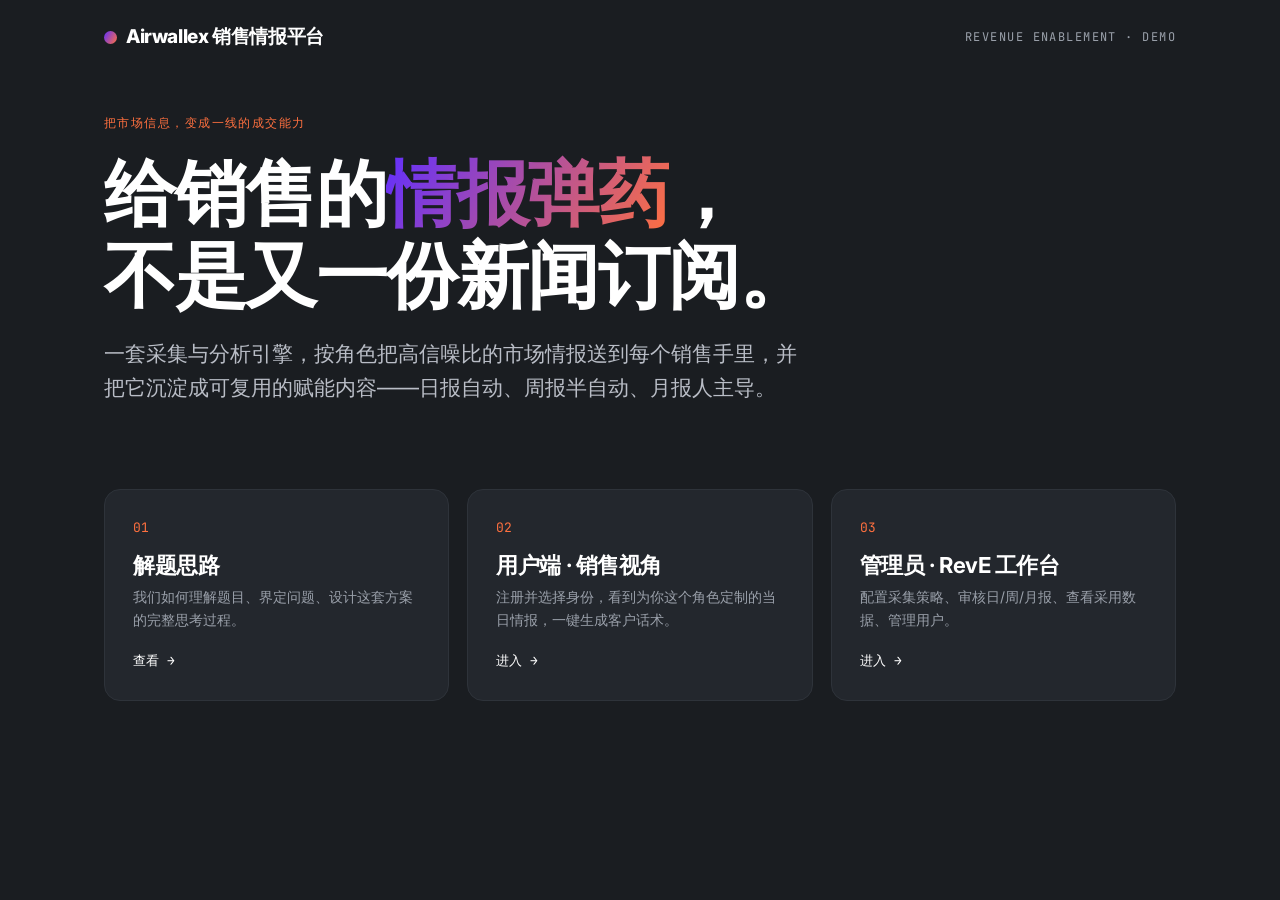
==== web/index.html @ 9f25d69a "init: Airwallex 销售情报平台 demo（方案 + 前端四页 + 样例） Co-Authored-By: Claude Opus 4.8 <noreply@anthropic.com>" ====
<!DOCTYPE html>
<html lang="zh-CN">
<head>
<meta charset="UTF-8">
<meta name="viewport" content="width=device-width,initial-scale=1">
<title>Airwallex 销售情报平台</title>
<link rel="preconnect" href="https://fonts.googleapis.com">
<link href="https://fonts.googleapis.com/css2?family=Inter:wght@400;500;600;700;800&family=JetBrains+Mono:wght@400;600&display=swap" rel="stylesheet">
<link rel="stylesheet" href="assets/style.css">
</head>
<body>
<div class="hub">
  <div class="wrap">
    <div class="topbar">
      <div class="wordmark"><span class="dot"></span>Airwallex 销售情报平台</div>
      <div class="eyebrow" style="color:#9AA0AA">Revenue Enablement · Demo</div>
    </div>

    <div class="hub-hero">
      <div class="eyebrow" style="color:#FF703F;margin-bottom:18px">把市场信息，变成一线的成交能力</div>
      <h1>给销售的<span class="grad-text">情报弹药</span>，<br>不是又一份新闻订阅。</h1>
      <p class="lead">一套采集与分析引擎，按角色把高信噪比的市场情报送到每个销售手里，并把它沉淀成可复用的赋能内容——日报自动、周报半自动、月报人主导。</p>
    </div>

    <div class="entry-grid">
      <a class="entry" href="solution.html">
        <div class="num">01</div>
        <h3>解题思路</h3>
        <p>我们如何理解题目、界定问题、设计这套方案的完整思考过程。</p>
        <div class="go">查看 →</div>
      </a>
      <a class="entry" href="app.html">
        <div class="num">02</div>
        <h3>用户端 · 销售视角</h3>
        <p>注册并选择身份，看到为你这个角色定制的当日情报，一键生成客户话术。</p>
        <div class="go">进入 →</div>
      </a>
      <a class="entry" href="admin.html">
        <div class="num">03</div>
        <h3>管理员 · RevE 工作台</h3>
        <p>配置采集策略、审核日/周/月报、查看采用数据、管理用户。</p>
        <div class="go">进入 →</div>
      </a>
    </div>
  </div>
</div>
</body>
</html>
---- web/assets/style.css ----
/* ===== Airwallex 销售情报平台 · 设计系统 =====
   品牌色：Shark #1A1D21 / Violet #612FFF / Orange #FF703F / White
   签名：紫→橙渐变 */

:root{
  --shark:#1A1D21;
  --ink:#1A1D21;
  --violet:#612FFF;
  --orange:#FF703F;
  --grad:linear-gradient(120deg,#612FFF 0%,#FF703F 100%);
  --grad-soft:linear-gradient(120deg,rgba(97,47,255,.10),rgba(255,112,63,.10));
  --paper:#FAFAFB;
  --card:#FFFFFF;
  --line:#E8E8ED;
  --muted:#6B7280;
  --muted-2:#9AA0AA;
  --ok:#1FA971;
  --radius:16px;
  --radius-sm:10px;
  --maxw:1120px;
  --shadow:0 1px 2px rgba(26,29,33,.04),0 8px 28px rgba(26,29,33,.06);
  --font:'Inter',-apple-system,BlinkMacSystemFont,'Segoe UI','PingFang SC','Microsoft YaHei',sans-serif;
  --mono:'JetBrains Mono','SFMono-Regular',Menlo,Consolas,monospace;
}

*{box-sizing:border-box}
html{scroll-behavior:smooth}
body{
  margin:0;font-family:var(--font);color:var(--ink);
  background:var(--paper);line-height:1.6;
  -webkit-font-smoothing:antialiased;
}
a{color:inherit;text-decoration:none}
h1,h2,h3,h4{margin:0;line-height:1.15;letter-spacing:-.02em;font-weight:700}
p{margin:0 0 1em}
img{max-width:100%}

.wrap{max-width:var(--maxw);margin:0 auto;padding:0 24px}
.eyebrow{font-family:var(--mono);font-size:12px;letter-spacing:.12em;text-transform:uppercase;color:var(--muted)}
.grad-text{background:var(--grad);-webkit-background-clip:text;background-clip:text;color:transparent}
.muted{color:var(--muted)}

/* ---- buttons ---- */
.btn{display:inline-flex;align-items:center;gap:8px;font-family:var(--font);font-weight:600;
  font-size:15px;padding:12px 20px;border-radius:999px;border:0;cursor:pointer;transition:.18s ease;
  background:var(--shark);color:#fff}
.btn:hover{transform:translateY(-1px)}
.btn:focus-visible{outline:2px solid var(--violet);outline-offset:2px}
.btn-grad{background:var(--grad);color:#fff}
.btn-ghost{background:transparent;color:var(--ink);border:1px solid var(--line)}
.btn-sm{padding:8px 14px;font-size:13px}

/* ---- tags / badges ---- */
.chip{display:inline-flex;align-items:center;gap:6px;font-family:var(--mono);font-size:11px;
  letter-spacing:.04em;padding:4px 10px;border-radius:999px;background:#F1F1F4;color:var(--muted);white-space:nowrap}
.chip.cat-竞品{background:rgba(255,112,63,.12);color:#C7491C}
.chip.cat-监管{background:rgba(97,47,255,.12);color:#4A1FCC}
.chip.cat-汇率{background:rgba(31,169,113,.12);color:#137A50}
.chip.cat-行业{background:rgba(26,29,33,.07);color:#1A1D21}
.chip.cat-客户{background:rgba(255,112,63,.12);color:#C7491C}
.chip.cat-我方{background:rgba(97,47,255,.12);color:#4A1FCC}
.badge-role{font-family:var(--mono);font-size:11px;font-weight:600;padding:3px 8px;border-radius:6px;
  border:1px solid var(--line);color:var(--muted)}
.signal-hot{color:var(--orange);font-weight:700}

/* ---- cards ---- */
.card{background:var(--card);border:1px solid var(--line);border-radius:var(--radius);box-shadow:var(--shadow)}

/* ========== HUB (index) ========== */
.hub{background:var(--shark);color:#fff;min-height:100vh;display:flex;flex-direction:column}
.hub .topbar{display:flex;align-items:center;justify-content:space-between;padding:22px 0}
.wordmark{font-weight:800;font-size:19px;letter-spacing:-.02em;display:flex;align-items:center;gap:9px}
.wordmark .dot{width:13px;height:13px;border-radius:50%;background:var(--grad)}
.hub-hero{flex:1;display:flex;flex-direction:column;justify-content:center;padding:40px 0 24px}
.hub-hero h1{font-size:clamp(38px,6vw,72px);font-weight:800;max-width:16ch}
.hub-hero .lead{font-size:clamp(17px,2vw,21px);color:#B9BDC6;max-width:54ch;margin-top:20px}
.entry-grid{display:grid;grid-template-columns:repeat(3,1fr);gap:18px;padding:40px 0 60px}
.entry{position:relative;display:block;padding:28px;border-radius:var(--radius);
  background:#23272D;border:1px solid #2E333A;transition:.2s ease;overflow:hidden}
.entry:hover{transform:translateY(-3px);border-color:#3a4049}
.entry:focus-visible{outline:2px solid var(--violet);outline-offset:2px}
.entry .num{font-family:var(--mono);font-size:13px;color:var(--orange)}
.entry h3{font-size:22px;margin:14px 0 8px}
.entry p{color:#9AA0AA;font-size:14px;margin:0 0 20px}
.entry .go{font-family:var(--mono);font-size:13px;color:#fff}
.entry::after{content:"";position:absolute;left:0;bottom:0;height:3px;width:100%;background:var(--grad);
  transform:scaleX(0);transform-origin:left;transition:transform .25s ease}
.entry:hover::after{transform:scaleX(1)}

/* ========== shared light page header ========== */
.pagehead{background:#fff;border-bottom:1px solid var(--line);position:sticky;top:0;z-index:20}
.pagehead .row{display:flex;align-items:center;justify-content:space-between;padding:16px 0}
.pagehead .wordmark{color:var(--ink)}
.back{font-family:var(--mono);font-size:13px;color:var(--muted)}

/* ========== solution page ========== */
.sol-hero{padding:64px 0 36px}
.sol-hero h1{font-size:clamp(32px,5vw,56px);max-width:18ch}
.sol-hero .lead{font-size:19px;color:var(--muted);max-width:60ch;margin-top:18px}
.sol-layout{display:grid;grid-template-columns:220px 1fr;gap:48px;padding:24px 0 80px;align-items:start}
.sol-toc{position:sticky;top:88px;font-size:14px}
.sol-toc a{display:block;padding:7px 0;color:var(--muted);border-left:2px solid var(--line);padding-left:14px}
.sol-toc a:hover{color:var(--ink);border-color:var(--violet)}
.sol-body section{margin-bottom:48px}
.sol-body h2{font-size:26px;margin-bottom:14px;display:flex;align-items:baseline;gap:12px}
.sol-body h2 .s-no{font-family:var(--mono);font-size:14px;color:var(--orange)}
.sol-body p{color:#33373E;max-width:68ch}
.sol-body .callout{background:var(--grad-soft);border-radius:var(--radius);padding:20px 22px;border:1px solid var(--line)}
.cadence-table{width:100%;border-collapse:collapse;margin-top:8px;font-size:14px}
.cadence-table th,.cadence-table td{text-align:left;padding:11px 12px;border-bottom:1px solid var(--line)}
.cadence-table th{font-family:var(--mono);font-size:12px;color:var(--muted);font-weight:600}

/* ========== app (user) ========== */
.app-bg{min-height:100vh;background:var(--paper)}
.auth-wrap{max-width:440px;margin:8vh auto;padding:0 24px}
.auth-card{padding:34px}
.auth-card h1{font-size:28px;margin-bottom:6px}
.auth-card .sub{color:var(--muted);margin-bottom:26px}
.field{margin-bottom:18px}
.field label{display:block;font-size:13px;font-weight:600;margin-bottom:7px}
.field input,.field select{width:100%;padding:12px 14px;border:1px solid var(--line);border-radius:var(--radius-sm);
  font-family:var(--font);font-size:15px;background:#fff}
.field input:focus,.field select:focus{outline:2px solid var(--violet);outline-offset:0;border-color:var(--violet)}
.role-opts{display:grid;grid-template-columns:1fr 1fr;gap:10px}
.role-opt{border:1px solid var(--line);border-radius:var(--radius-sm);padding:14px;cursor:pointer;transition:.15s}
.role-opt:hover{border-color:var(--violet)}
.role-opt.sel{border-color:var(--violet);background:var(--grad-soft)}
.role-opt strong{display:block;font-size:15px}
.role-opt span{font-size:12px;color:var(--muted)}

.report-top{padding:30px 0 10px;display:flex;align-items:flex-end;justify-content:space-between;flex-wrap:wrap;gap:12px}
.report-top h1{font-size:30px}
.report-top .who{font-size:14px;color:var(--muted)}
.report-meta{font-family:var(--mono);font-size:12px;color:var(--muted);margin-top:4px}
.tabs{display:flex;gap:8px;padding:14px 0 24px}
.tab{font-family:var(--mono);font-size:13px;padding:8px 16px;border-radius:999px;border:1px solid var(--line);
  background:#fff;cursor:pointer;color:var(--muted)}
.tab.on{background:var(--shark);color:#fff;border-color:var(--shark)}

.intel{padding:22px 24px;margin-bottom:14px}
.intel .meta{display:flex;align-items:center;gap:8px;flex-wrap:wrap;margin-bottom:10px}
.intel h3{font-size:18px;margin-bottom:10px}
.intel .line{font-size:14.5px;color:#33373E;margin-bottom:6px}
.intel .line b{color:var(--ink)}
.intel .foot{display:flex;align-items:center;justify-content:space-between;margin-top:14px;gap:12px;flex-wrap:wrap}
.intel .src{font-family:var(--mono);font-size:11px;color:var(--muted-2)}
.denoise{padding:18px 22px;border:1px dashed var(--line);border-radius:var(--radius);background:#fff;color:var(--muted);font-size:13.5px;margin-bottom:40px}
.denoise b{color:var(--ink)}

/* modal */
.modal-bg{position:fixed;inset:0;background:rgba(26,29,33,.5);display:none;align-items:center;justify-content:center;z-index:50;padding:24px}
.modal-bg.show{display:flex}
.modal{background:#fff;border-radius:var(--radius);max-width:560px;width:100%;padding:28px;box-shadow:var(--shadow)}
.modal h3{font-size:20px;margin-bottom:6px}
.modal .pitch{white-space:pre-wrap;background:var(--paper);border:1px solid var(--line);border-radius:var(--radius-sm);
  padding:16px;font-size:14px;margin:14px 0;line-height:1.7}
.modal-x{float:right;cursor:pointer;color:var(--muted);font-size:20px;border:0;background:none}

/* ========== admin ========== */
.admin{display:grid;grid-template-columns:248px 1fr;min-height:100vh}
.side{background:var(--shark);color:#fff;padding:24px 16px;position:sticky;top:0;height:100vh}
.side .wordmark{color:#fff;margin:6px 8px 28px}
.side .nav-label{font-family:var(--mono);font-size:11px;color:#6B7280;padding:0 10px;margin:18px 0 8px;letter-spacing:.1em}
.navitem{display:flex;align-items:center;gap:10px;padding:11px 12px;border-radius:var(--radius-sm);
  color:#B9BDC6;cursor:pointer;font-size:14.5px;transition:.15s}
.navitem:hover{background:#23272D;color:#fff}
.navitem.on{background:var(--grad);color:#fff}
.main{padding:30px 36px;background:var(--paper)}
.main h1{font-size:26px;margin-bottom:4px}
.main .desc{color:var(--muted);margin-bottom:24px}
.panel{display:none}
.panel.on{display:block}

.grid-2{display:grid;grid-template-columns:1fr 1fr;gap:16px}
.grid-3{display:grid;grid-template-columns:repeat(3,1fr);gap:16px}
.tile{padding:22px}
.tile h4{font-size:16px;margin-bottom:4px}
.tile .hint{font-size:13px;color:var(--muted);margin-bottom:14px}
.kv{display:flex;justify-content:space-between;padding:9px 0;border-bottom:1px solid var(--line);font-size:14px}
.kv:last-child{border-bottom:0}
.kv .k{color:var(--muted)}
.stat{padding:22px}
.stat .n{font-size:34px;font-weight:800;letter-spacing:-.03em}
.stat .n.grad{background:var(--grad);-webkit-background-clip:text;background-clip:text;color:transparent}
.stat .l{font-size:13px;color:var(--muted)}
.sched-card{padding:22px;cursor:pointer;transition:.18s;position:relative}
.sched-card:hover{transform:translateY(-2px);border-color:var(--violet)}
.sched-card .when{font-family:var(--mono);font-size:13px;color:var(--ink);margin-top:8px}
.sched-card .when .lab{color:var(--muted)}
.statusline{font-family:var(--mono);font-size:11px;color:var(--ok);margin-top:12px}
.tbl{width:100%;border-collapse:collapse;font-size:14px}
.tbl th,.tbl td{text-align:left;padding:11px 12px;border-bottom:1px solid var(--line)}
.tbl th{font-family:var(--mono);font-size:11px;color:var(--muted);font-weight:600}
.draftrow{display:flex;align-items:center;justify-content:space-between;padding:14px 18px;border:1px solid var(--line);
  border-radius:var(--radius-sm);margin-bottom:10px;background:#fff}
.pill{font-family:var(--mono);font-size:11px;padding:3px 9px;border-radius:999px}
.pill.draft{background:rgba(255,112,63,.12);color:#C7491C}
.pill.live{background:rgba(31,169,113,.12);color:#137A50}

/* ========== responsive ========== */
@media (max-width:860px){
  .entry-grid{grid-template-columns:1fr}
  .sol-layout{grid-template-columns:1fr}
  .sol-toc{display:none}
  .admin{grid-template-columns:1fr}
  .side{position:static;height:auto}
  .grid-2,.grid-3{grid-template-columns:1fr}
}
@media (prefers-reduced-motion:reduce){*{transition:none!important;scroll-behavior:auto}}
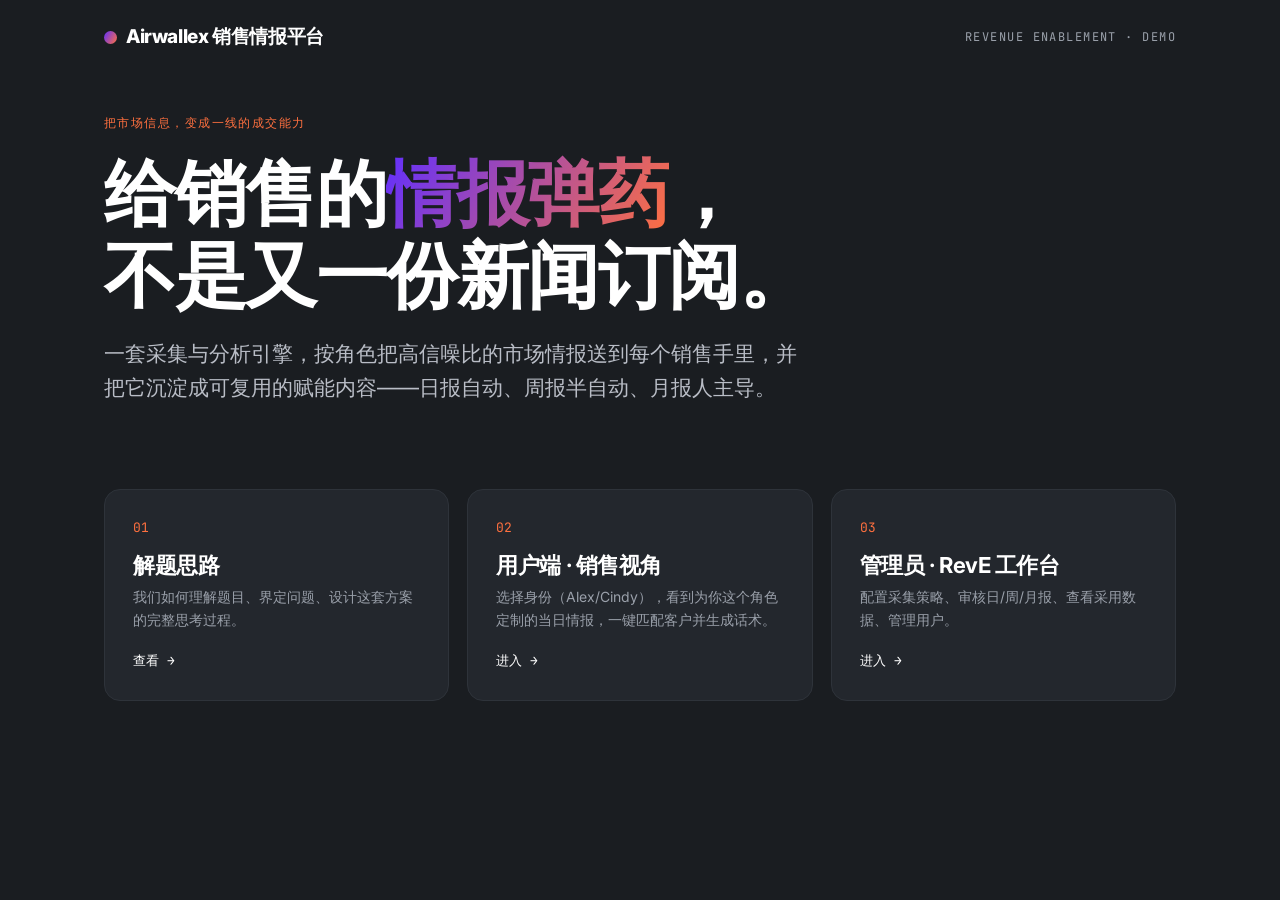
==== commit abe1e4d9: "chore: 清理过期内容 + 控制台数据统计接真实反馈 清理： - 删除孤儿 assets/data.js（前端已改用真实日报 JSON） - 删除过期 docs/架构图.drawio.xml（已被" ====
--- a/web/index.html
+++ b/web/index.html
@@ -32,7 +32,7 @@
       <a class="entry" href="app.html">
         <div class="num">02</div>
         <h3>用户端 · 销售视角</h3>
-        <p>注册并选择身份，看到为你这个角色定制的当日情报，一键生成客户话术。</p>
+        <p>选择身份（Alex/Cindy），看到为你这个角色定制的当日情报，一键匹配客户并生成话术。</p>
         <div class="go">进入 →</div>
       </a>
       <a class="entry" href="admin.html">
--- a/web/assets/style.css
+++ b/web/assets/style.css
@@ -128,6 +128,20 @@
 .role-opt strong{display:block;font-size:15px}
 .role-opt span{font-size:12px;color:var(--muted)}
 
+/* 两个固定用户：Alex(AE) / Cindy(AM) */
+.user-opts{display:flex;flex-direction:column;gap:12px;margin-top:6px}
+.user-opt{display:flex;align-items:center;gap:14px;border:1px solid var(--line);border-radius:var(--radius-sm);
+  padding:16px;cursor:pointer;transition:.15s}
+.user-opt:hover{border-color:var(--violet);background:var(--grad-soft)}
+.user-opt .ua{width:44px;height:44px;border-radius:50%;display:flex;align-items:center;justify-content:center;
+  font-weight:800;font-size:18px;color:#fff;flex:none}
+.user-opt .ua-ae{background:var(--violet)}
+.user-opt .ua-am{background:var(--orange)}
+.user-opt .ut{flex:1}
+.user-opt .ut strong{display:block;font-size:16px}
+.user-opt .ut span{font-size:12.5px;color:var(--muted)}
+.user-opt .ugo{color:var(--muted-2);font-size:18px}
+
 .report-top{padding:30px 0 10px;display:flex;align-items:flex-end;justify-content:space-between;flex-wrap:wrap;gap:12px}
 .report-top h1{font-size:30px}
 .report-top .who{font-size:14px;color:var(--muted)}
@@ -144,8 +158,66 @@
 .intel .line b{color:var(--ink)}
 .intel .foot{display:flex;align-items:center;justify-content:space-between;margin-top:14px;gap:12px;flex-wrap:wrap}
 .intel .src{font-family:var(--mono);font-size:11px;color:var(--muted-2)}
+.card-actions{display:flex;align-items:center;gap:8px}
+.fbgroup{display:inline-flex;gap:4px}
+.fb{border:1px solid var(--line);background:#fff;border-radius:999px;width:34px;height:30px;cursor:pointer;
+  font-size:14px;line-height:1;transition:.15s}
+.fb:hover{border-color:var(--violet);transform:translateY(-1px)}
+.fb-tip{font-family:var(--mono);font-size:11px;color:var(--ok)}
+/* 匹配客户弹窗里的客户卡 */
+.mcli{border:1px solid var(--line);border-radius:var(--radius-sm);padding:16px;margin-bottom:12px}
+.mcli-h{display:flex;align-items:center;gap:8px;margin-bottom:8px}
+.mcli-h strong{font-size:15px}
+.mcli .line{font-size:14px;color:#33373E;margin-bottom:5px}
+.mcli .btn-sm{margin-top:8px}
+.pitch-slot:not(:empty){margin-top:10px}
 .denoise{padding:18px 22px;border:1px dashed var(--line);border-radius:var(--radius);background:#fff;color:var(--muted);font-size:13.5px;margin-bottom:40px}
 .denoise b{color:var(--ink)}
+
+/* 分类色（完整名称，与 config CATEGORIES 对应）*/
+.chip.cat-竞品,.chip.cat-客户潜客{background:rgba(255,112,63,.12);color:#C7491C}
+.chip.cat-监管牌照,.chip.cat-我方生态{background:rgba(97,47,255,.12);color:#4A1FCC}
+.chip.cat-汇率宏观{background:rgba(31,169,113,.12);color:#137A50}
+.chip.cat-目标行业{background:rgba(26,29,33,.07);color:#1A1D21}
+
+/* ---- 日期选择器（前一天 / 日历下拉 / 后一天）---- */
+.datebar{position:relative;padding:14px 0 24px}
+.dayrow{display:flex;align-items:center;gap:10px}
+.daynav{font-family:var(--mono);font-size:13px;padding:9px 14px;border-radius:999px;
+  border:1px solid var(--line);background:#fff;cursor:pointer;color:var(--ink);transition:.15s;white-space:nowrap}
+.daynav:hover:not(:disabled){border-color:var(--violet);color:var(--violet)}
+.daynav:disabled{opacity:.4;cursor:not-allowed}
+.datebtn{display:inline-flex;align-items:center;gap:10px;font-family:var(--mono);font-size:14px;
+  padding:9px 16px;border-radius:999px;border:1px solid var(--line);background:#fff;cursor:pointer;color:var(--ink)}
+.datebtn:hover{border-color:var(--violet)}
+.datebtn .caret{color:var(--muted);transition:.2s}
+.datebar.open .datebtn .caret{transform:rotate(180deg)}
+.calpop{position:absolute;top:calc(100% - 8px);left:0;z-index:30;width:300px;background:#fff;
+  border:1px solid var(--line);border-radius:var(--radius);box-shadow:var(--shadow);padding:16px;display:none}
+.datebar.open .calpop{display:block}
+.cal-head{display:flex;align-items:center;justify-content:space-between;margin-bottom:12px}
+.cal-head .cal-title{font-weight:700;font-size:15px}
+.cal-nav{width:30px;height:30px;border-radius:8px;border:1px solid var(--line);background:#fff;cursor:pointer;
+  color:var(--ink);font-size:16px;line-height:1;display:flex;align-items:center;justify-content:center}
+.cal-nav:hover{border-color:var(--violet);color:var(--violet)}
+.cal-grid{display:grid;grid-template-columns:repeat(7,1fr);gap:4px}
+.cal-dow{font-family:var(--mono);font-size:11px;color:var(--muted-2);text-align:center;padding:4px 0}
+.cal-day{aspect-ratio:1;display:flex;flex-direction:column;align-items:center;justify-content:center;
+  font-size:13px;border-radius:8px;color:var(--muted-2);position:relative}
+.cal-day.has{color:var(--ink);cursor:pointer;font-weight:600}
+.cal-day.has:hover{background:var(--grad-soft)}
+.cal-day.has::after{content:"";position:absolute;bottom:5px;width:4px;height:4px;border-radius:50%;background:var(--violet)}
+.cal-day.sel{background:var(--grad);color:#fff}
+.cal-day.sel::after{background:#fff}
+.cal-day.today{outline:1px solid var(--line)}
+.cal-foot{font-size:12px;color:var(--muted);margin-top:12px;display:flex;align-items:center;gap:6px}
+.cal-foot .dot-legend{width:5px;height:5px;border-radius:50%;background:var(--violet);display:inline-block}
+.intel a{color:inherit}
+.intel a:hover{color:var(--violet)}
+.empty-day{padding:40px 24px;text-align:center;color:var(--muted);border:1px dashed var(--line);border-radius:var(--radius)}
+.loader{display:flex;flex-direction:column;align-items:center;justify-content:center;gap:14px;padding:80px 24px;color:var(--muted);font-size:13px}
+.spinner{width:34px;height:34px;border-radius:50%;border:3px solid var(--line);border-top-color:var(--violet);animation:spin .8s linear infinite}
+@keyframes spin{to{transform:rotate(360deg)}}
 
 /* modal */
 .modal-bg{position:fixed;inset:0;background:rgba(26,29,33,.5);display:none;align-items:center;justify-content:center;z-index:50;padding:24px}
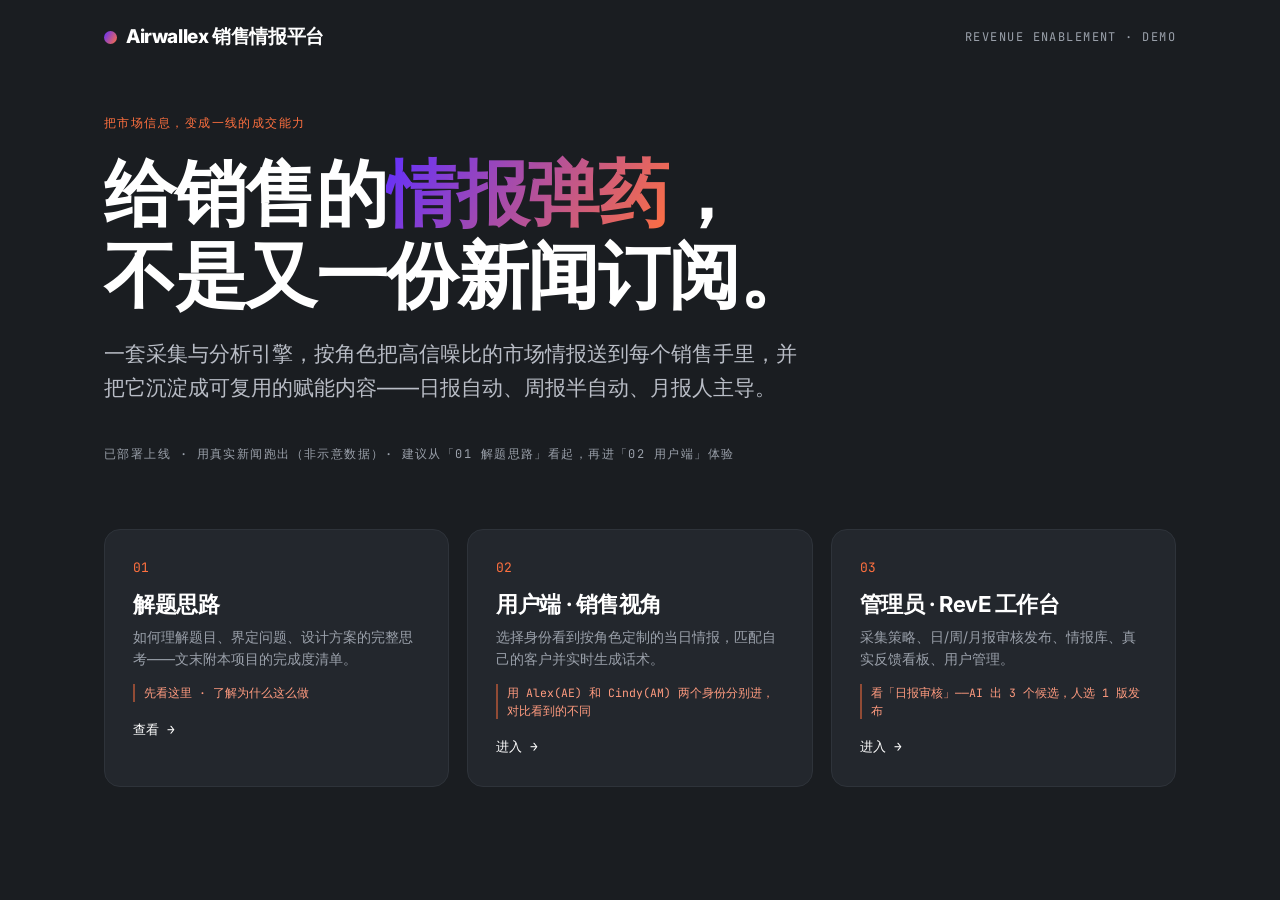
==== commit c4774cc1: "docs: 交卷视角更新首页/solution/README - 首页：每个入口加上手提示（用 Alex/Cindy 对比、日报多候选审核）+ 已上线/真实数据说明 - solution：新增「07 " ====
--- a/web/index.html
+++ b/web/index.html
@@ -20,25 +20,29 @@
       <div class="eyebrow" style="color:#FF703F;margin-bottom:18px">把市场信息，变成一线的成交能力</div>
       <h1>给销售的<span class="grad-text">情报弹药</span>，<br>不是又一份新闻订阅。</h1>
       <p class="lead">一套采集与分析引擎，按角色把高信噪比的市场情报送到每个销售手里，并把它沉淀成可复用的赋能内容——日报自动、周报半自动、月报人主导。</p>
+      <div class="eyebrow" style="margin-top:20px;color:#9AA0AA">已部署上线 · 用真实新闻跑出（非示意数据）· 建议从「01 解题思路」看起，再进「02 用户端」体验</div>
     </div>
 
     <div class="entry-grid">
       <a class="entry" href="solution.html">
         <div class="num">01</div>
         <h3>解题思路</h3>
-        <p>我们如何理解题目、界定问题、设计这套方案的完整思考过程。</p>
+        <p>如何理解题目、界定问题、设计方案的完整思考——文末附本项目的完成度清单。</p>
+        <div class="hint-line">先看这里 · 了解为什么这么做</div>
         <div class="go">查看 →</div>
       </a>
       <a class="entry" href="app.html">
         <div class="num">02</div>
         <h3>用户端 · 销售视角</h3>
-        <p>选择身份（Alex/Cindy），看到为你这个角色定制的当日情报，一键匹配客户并生成话术。</p>
+        <p>选择身份看到按角色定制的当日情报，匹配自己的客户并实时生成话术。</p>
+        <div class="hint-line">用 Alex(AE) 和 Cindy(AM) 两个身份分别进，对比看到的不同</div>
         <div class="go">进入 →</div>
       </a>
       <a class="entry" href="admin.html">
         <div class="num">03</div>
         <h3>管理员 · RevE 工作台</h3>
-        <p>配置采集策略、审核日/周/月报、查看采用数据、管理用户。</p>
+        <p>采集策略、日/周/月报审核发布、情报库、真实反馈看板、用户管理。</p>
+        <div class="hint-line">看「日报审核」——AI 出 3 个候选，人选 1 版发布</div>
         <div class="go">进入 →</div>
       </a>
     </div>
--- a/web/assets/style.css
+++ b/web/assets/style.css
@@ -81,7 +81,9 @@
 .entry:focus-visible{outline:2px solid var(--violet);outline-offset:2px}
 .entry .num{font-family:var(--mono);font-size:13px;color:var(--orange)}
 .entry h3{font-size:22px;margin:14px 0 8px}
-.entry p{color:#9AA0AA;font-size:14px;margin:0 0 20px}
+.entry p{color:#9AA0AA;font-size:14px;margin:0 0 14px}
+.entry .hint-line{font-family:var(--mono);font-size:11.5px;line-height:1.5;color:#FF9B7F;
+  border-left:2px solid rgba(255,112,63,.5);padding-left:9px;margin:0 0 18px}
 .entry .go{font-family:var(--mono);font-size:13px;color:#fff}
 .entry::after{content:"";position:absolute;left:0;bottom:0;height:3px;width:100%;background:var(--grad);
   transform:scaleX(0);transform-origin:left;transition:transform .25s ease}
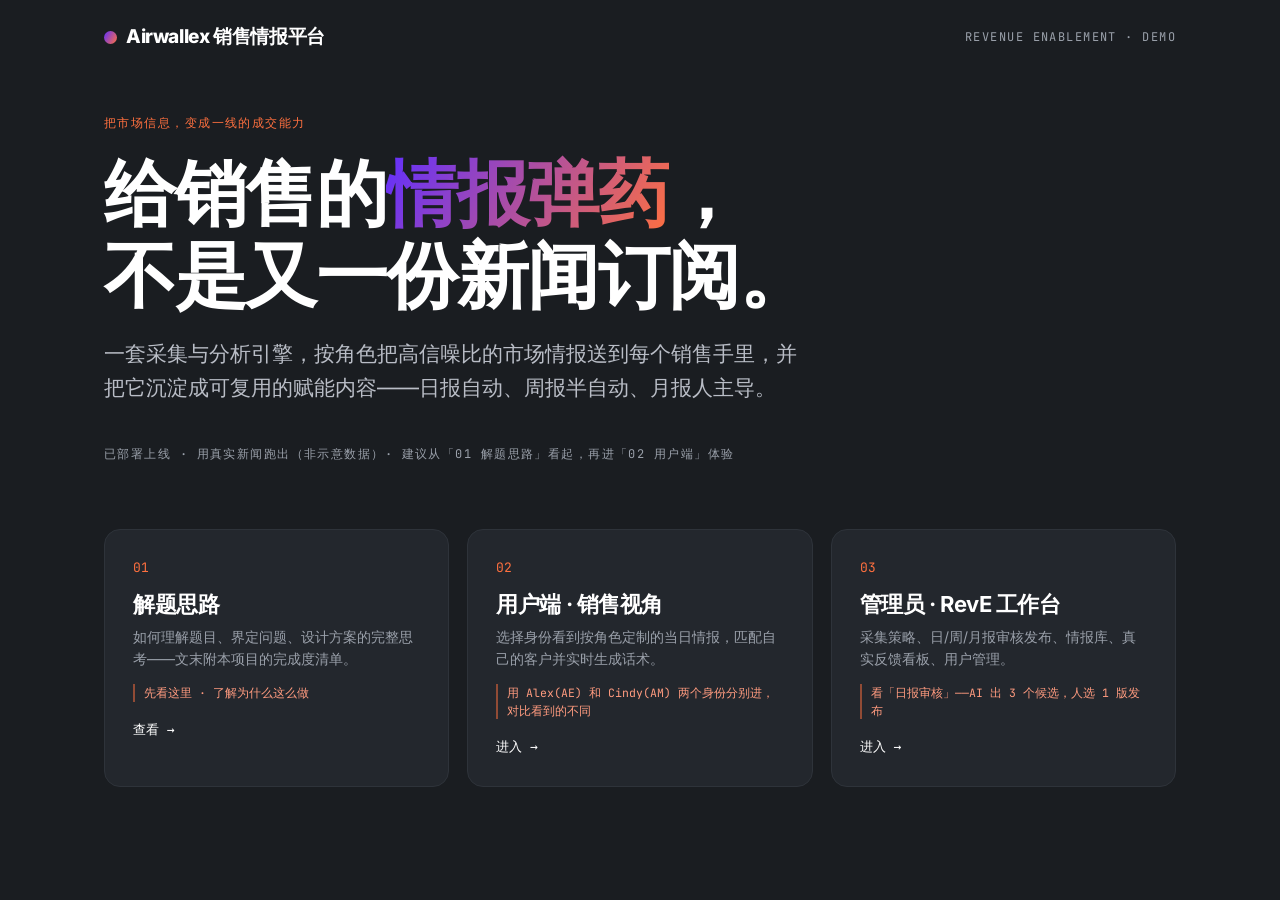
==== commit 9eda383d: "perf: 字体自托管，彻底去掉 Google Fonts 依赖 - 自托管 Inter(400-800) + JetBrains Mono(400/600) woff2（共 ~160KB），   s" ====
--- a/web/index.html
+++ b/web/index.html
@@ -4,8 +4,6 @@
 <meta charset="UTF-8">
 <meta name="viewport" content="width=device-width,initial-scale=1">
 <title>Airwallex 销售情报平台</title>
-<link rel="preconnect" href="https://fonts.googleapis.com">
-<link href="https://fonts.googleapis.com/css2?family=Inter:wght@400;500;600;700;800&family=JetBrains+Mono:wght@400;600&display=swap" rel="stylesheet">
 <link rel="stylesheet" href="assets/style.css">
 </head>
 <body>
--- a/web/assets/style.css
+++ b/web/assets/style.css
@@ -1,6 +1,16 @@
 /* ===== Airwallex 销售情报平台 · 设计系统 =====
    品牌色：Shark #1A1D21 / Violet #612FFF / Orange #FF703F / White
    签名：紫→橙渐变 */
+
+/* 自托管字体：英文 Inter / 等宽 JetBrains Mono（中文走系统苹方/雅黑，见 --font）。
+   不依赖 Google Fonts，大陆也能秒开。 */
+@font-face{font-family:'Inter';font-style:normal;font-weight:400;font-display:swap;src:url('fonts/inter-400.woff2') format('woff2')}
+@font-face{font-family:'Inter';font-style:normal;font-weight:500;font-display:swap;src:url('fonts/inter-500.woff2') format('woff2')}
+@font-face{font-family:'Inter';font-style:normal;font-weight:600;font-display:swap;src:url('fonts/inter-600.woff2') format('woff2')}
+@font-face{font-family:'Inter';font-style:normal;font-weight:700;font-display:swap;src:url('fonts/inter-700.woff2') format('woff2')}
+@font-face{font-family:'Inter';font-style:normal;font-weight:800;font-display:swap;src:url('fonts/inter-800.woff2') format('woff2')}
+@font-face{font-family:'JetBrains Mono';font-style:normal;font-weight:400;font-display:swap;src:url('fonts/jbmono-400.woff2') format('woff2')}
+@font-face{font-family:'JetBrains Mono';font-style:normal;font-weight:600;font-display:swap;src:url('fonts/jbmono-600.woff2') format('woff2')}
 
 :root{
   --shark:#1A1D21;
